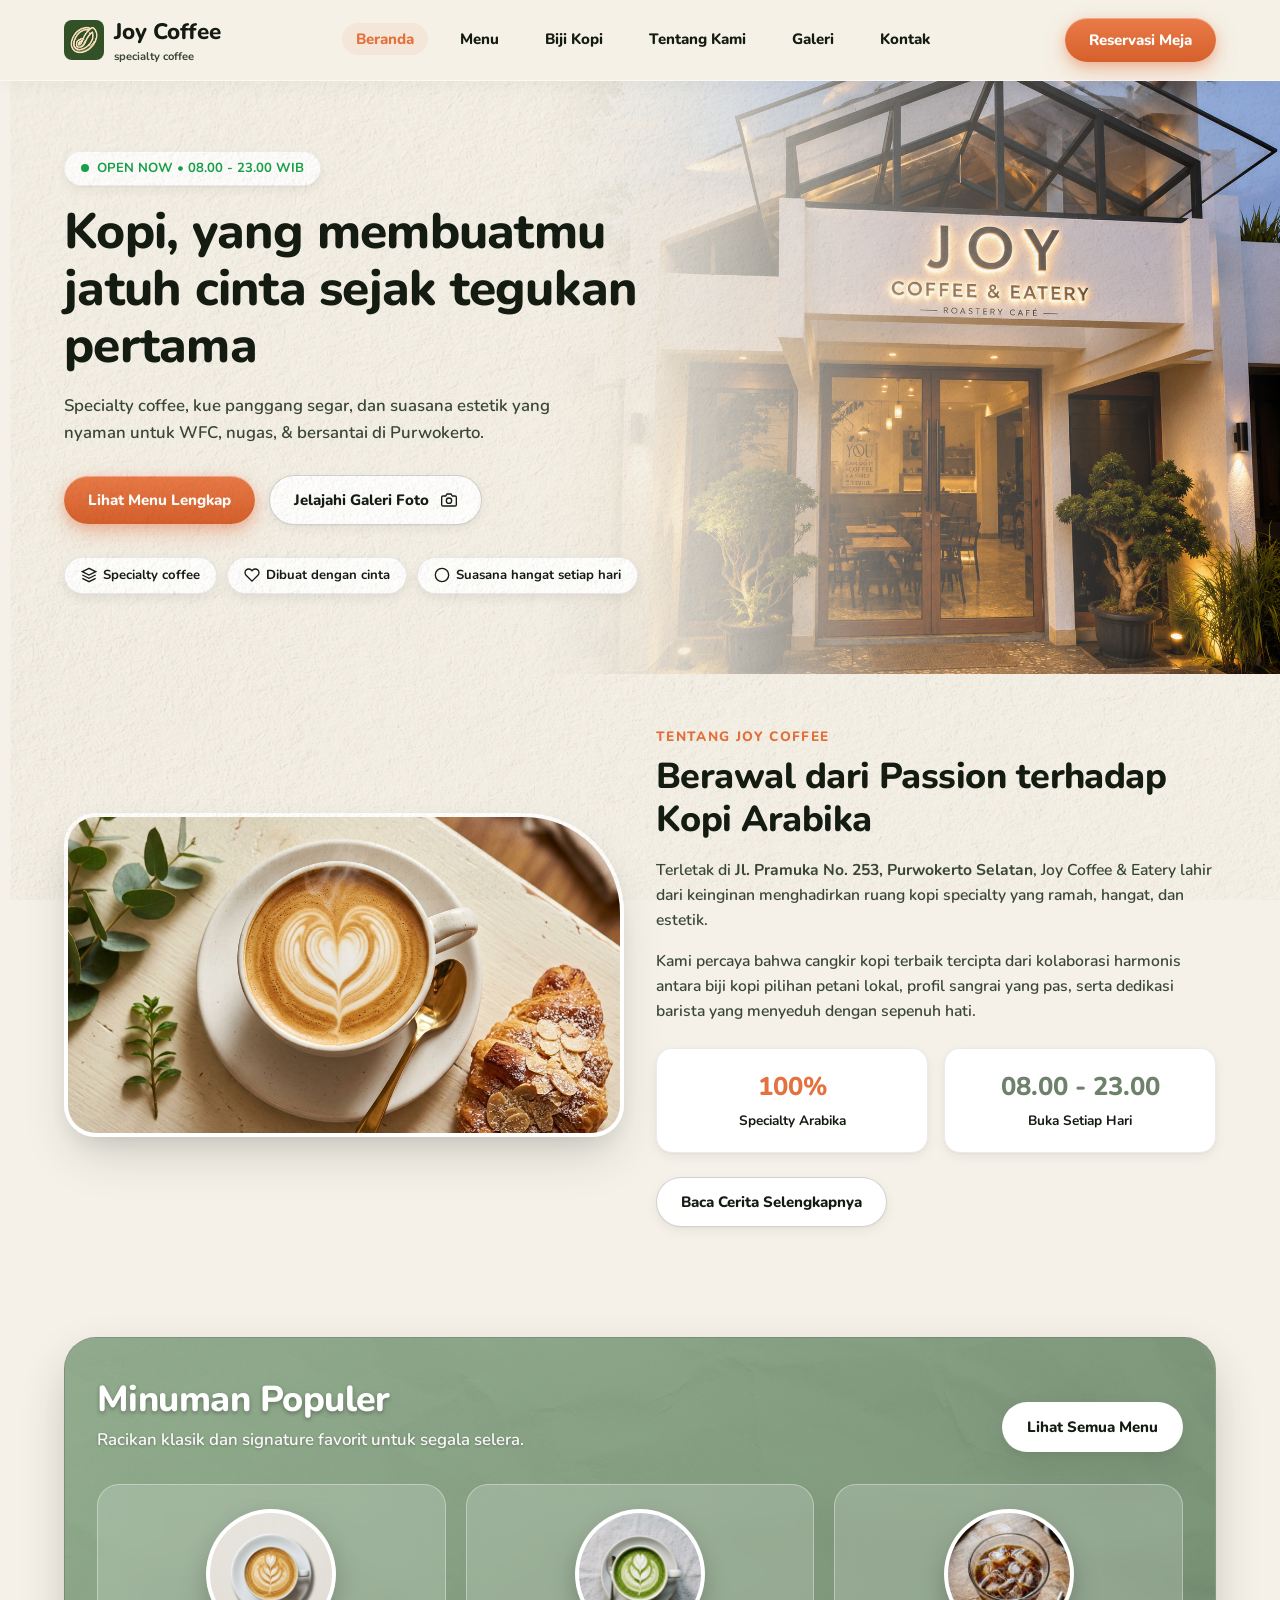
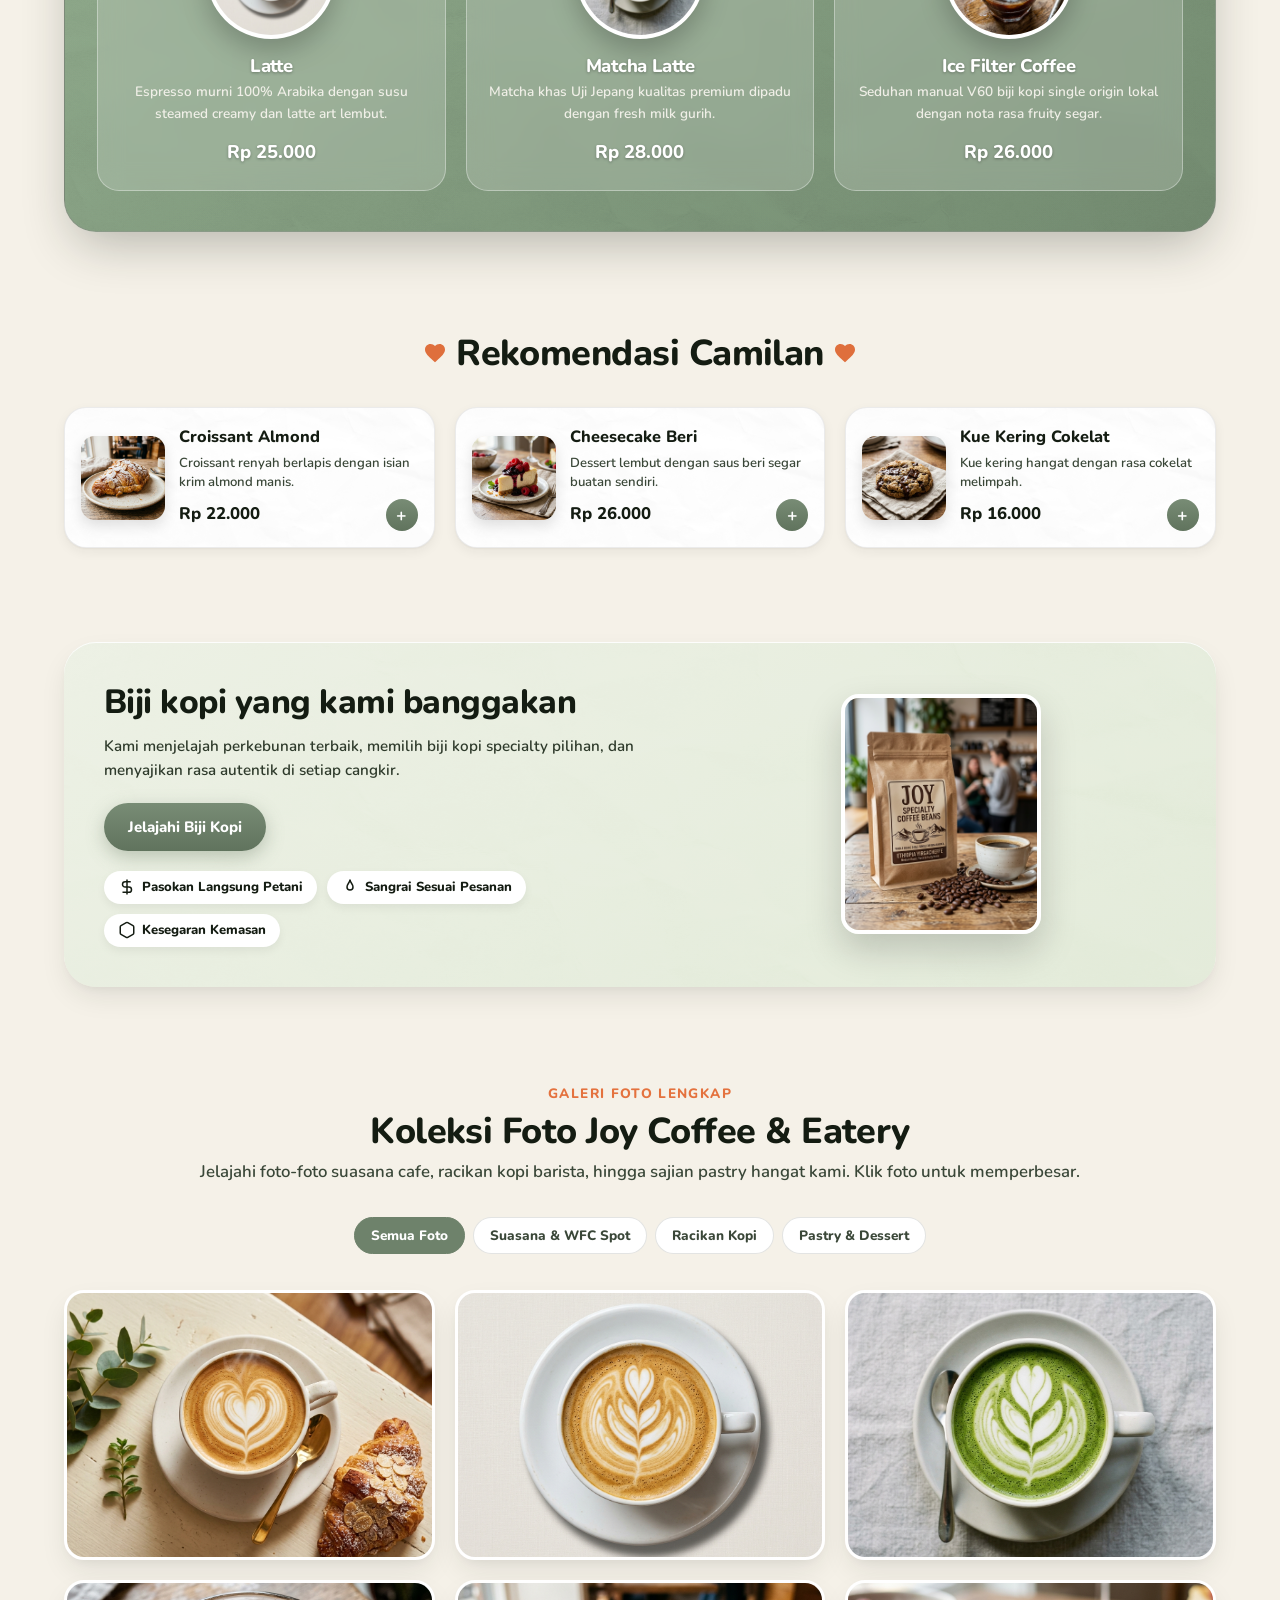
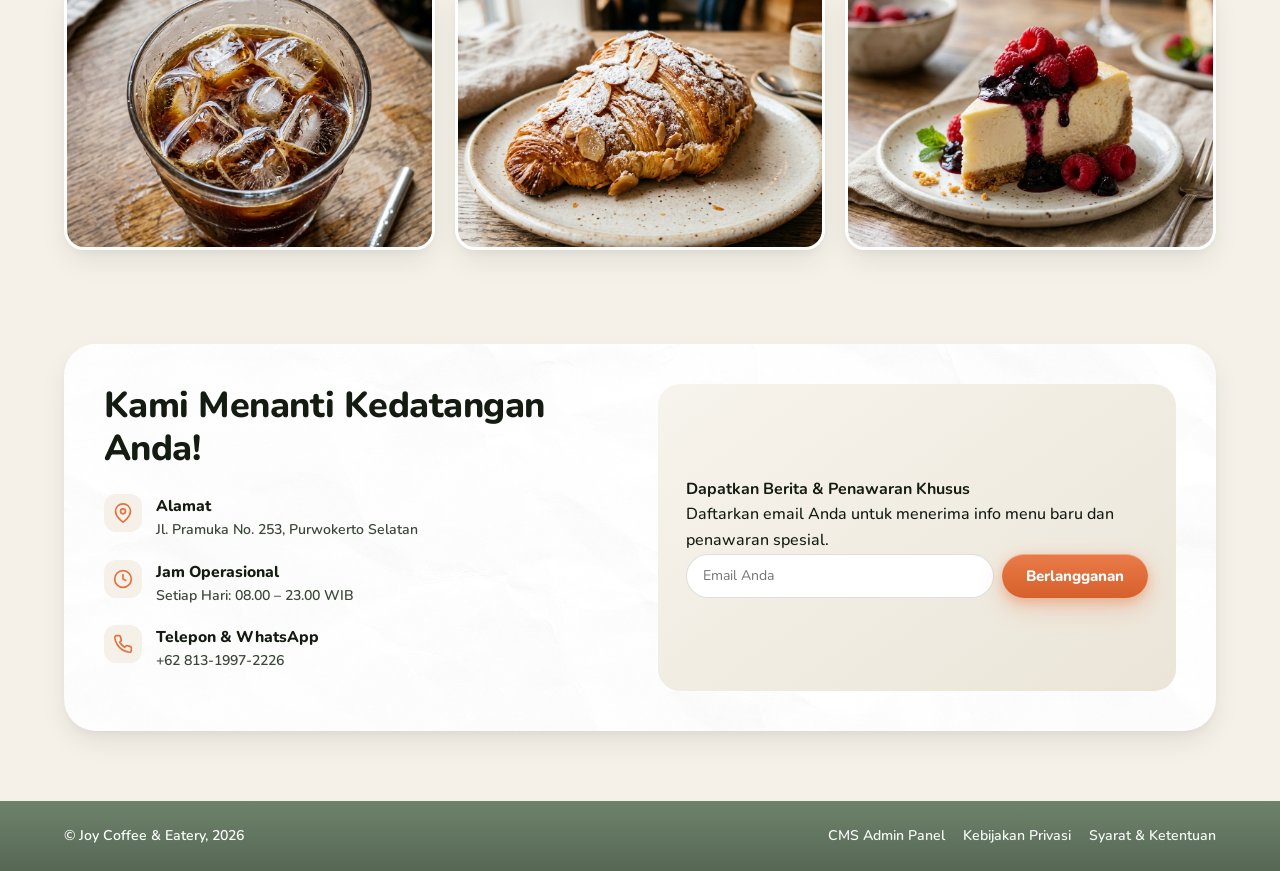
==== index.html @ 4c63395b "Add coffe1 project" ====
<!DOCTYPE html>
<html lang="id">
<head>
  <meta charset="UTF-8">
  <meta name="viewport" content="width=device-width, initial-scale=1.0">
  <title>Web Coffee Repository</title>
  <!-- Auto redirect to coffe1 -->
  <meta http-equiv="refresh" content="0; url=coffe1/">
  <script>
    window.location.href = "coffe1/";
  </script>
  <style>
    body {
      font-family: system-ui, -apple-system, sans-serif;
      display: flex;
      flex-direction: column;
      align-items: center;
      justify-content: center;
      min-height: 100vh;
      margin: 0;
      background: #0f0f12;
      color: #ffffff;
      text-align: center;
    }
    a {
      color: #d4a373;
      text-decoration: none;
      font-weight: bold;
      font-size: 1.2rem;
      border: 1px solid #d4a373;
      padding: 10px 20px;
      border-radius: 8px;
      margin-top: 15px;
      display: inline-block;
      transition: all 0.3s ease;
    }
    a:hover {
      background: #d4a373;
      color: #0f0f12;
    }
  </style>
</head>
<body>
  <h2>Mengalihkan ke Coffee Website...</h2>
  <p>Jika tidak dialihkan secara otomatis, klik tombol di bawah ini:</p>
  <a href="coffe1/">Buka Coffee Website (coffe1)</a>
</body>
</html>
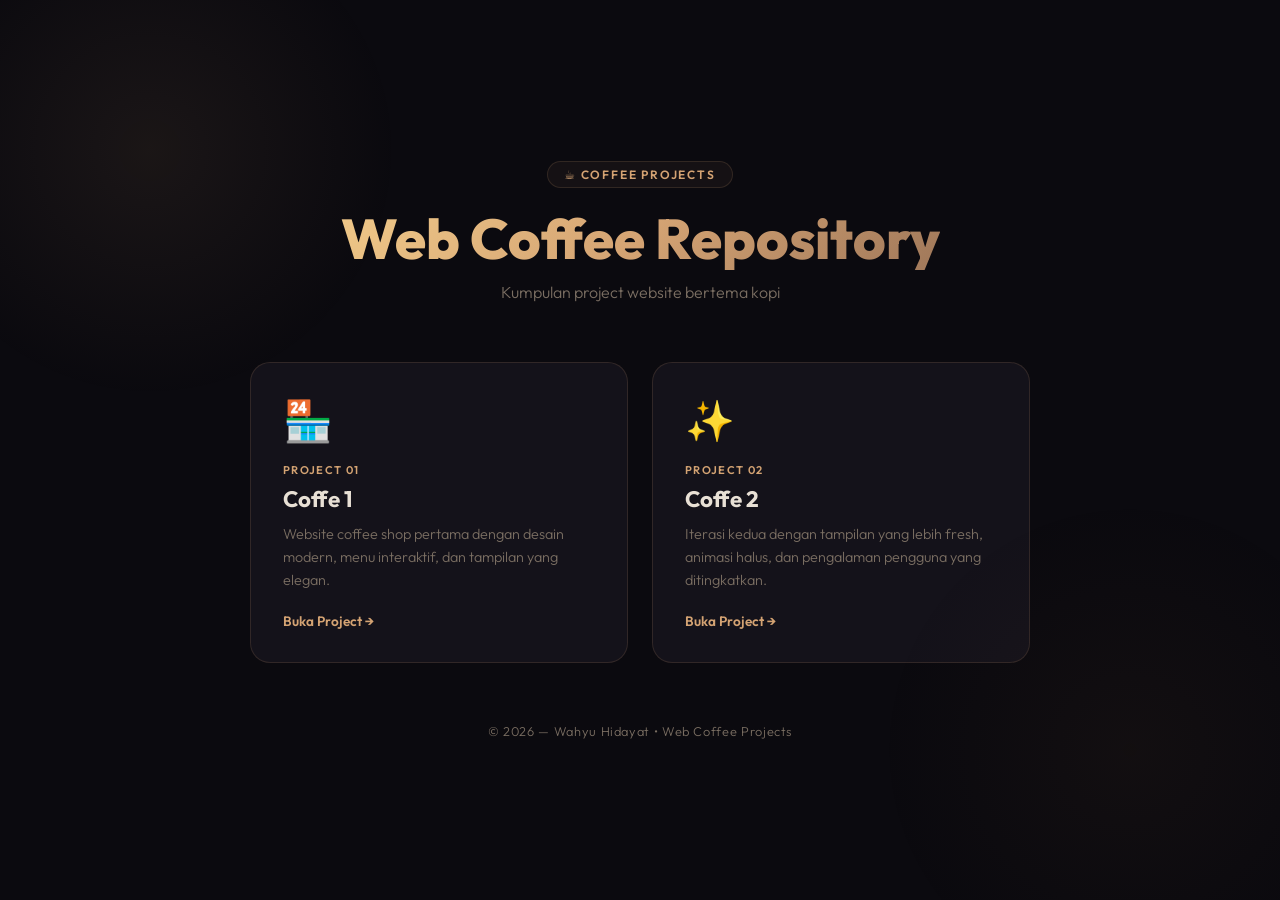
==== commit fc981c64: "Update index: tambah card coffe2" ====
--- a/index.html
+++ b/index.html
@@ -4,45 +4,217 @@
   <meta charset="UTF-8">
   <meta name="viewport" content="width=device-width, initial-scale=1.0">
   <title>Web Coffee Repository</title>
-  <!-- Auto redirect to coffe1 -->
-  <meta http-equiv="refresh" content="0; url=coffe1/">
-  <script>
-    window.location.href = "coffe1/";
-  </script>
+  <meta name="description" content="Kumpulan project website coffee - portofolio web development dengan tema kopi.">
+  <link rel="preconnect" href="https://fonts.googleapis.com">
+  <link href="https://fonts.googleapis.com/css2?family=Outfit:wght@300;400;600;700;800&display=swap" rel="stylesheet">
   <style>
+    *, *::before, *::after { box-sizing: border-box; margin: 0; padding: 0; }
+
+    :root {
+      --bg: #0b0a0f;
+      --card: #14121a;
+      --border: rgba(212, 163, 115, 0.15);
+      --gold: #d4a373;
+      --gold-light: #f0c989;
+      --text: #e8e0d5;
+      --muted: #7a6e62;
+    }
+
     body {
-      font-family: system-ui, -apple-system, sans-serif;
+      font-family: 'Outfit', system-ui, sans-serif;
+      background: var(--bg);
+      color: var(--text);
+      min-height: 100vh;
       display: flex;
       flex-direction: column;
       align-items: center;
       justify-content: center;
-      min-height: 100vh;
-      margin: 0;
-      background: #0f0f12;
-      color: #ffffff;
+      padding: 40px 20px;
+      position: relative;
+      overflow-x: hidden;
+    }
+
+    /* Background blur orbs */
+    body::before {
+      content: '';
+      position: fixed;
+      top: -100px;
+      left: -100px;
+      width: 500px;
+      height: 500px;
+      background: radial-gradient(circle, rgba(212,163,115,0.08) 0%, transparent 70%);
+      pointer-events: none;
+    }
+    body::after {
+      content: '';
+      position: fixed;
+      bottom: -100px;
+      right: -100px;
+      width: 500px;
+      height: 500px;
+      background: radial-gradient(circle, rgba(120,80,40,0.07) 0%, transparent 70%);
+      pointer-events: none;
+    }
+
+    header {
       text-align: center;
-    }
-    a {
-      color: #d4a373;
+      margin-bottom: 60px;
+    }
+
+    .badge {
+      display: inline-block;
+      font-size: 0.75rem;
+      font-weight: 600;
+      letter-spacing: 0.15em;
+      text-transform: uppercase;
+      color: var(--gold);
+      border: 1px solid var(--border);
+      padding: 5px 16px;
+      border-radius: 100px;
+      margin-bottom: 20px;
+      background: rgba(212,163,115,0.05);
+    }
+
+    header h1 {
+      font-size: clamp(2rem, 5vw, 3.5rem);
+      font-weight: 800;
+      line-height: 1.1;
+      background: linear-gradient(135deg, #f0c989, #d4a373, #a0785a);
+      -webkit-background-clip: text;
+      -webkit-text-fill-color: transparent;
+      background-clip: text;
+      margin-bottom: 12px;
+    }
+
+    header p {
+      color: var(--muted);
+      font-size: 1rem;
+      font-weight: 300;
+    }
+
+    .grid {
+      display: grid;
+      grid-template-columns: repeat(auto-fit, minmax(300px, 1fr));
+      gap: 24px;
+      width: 100%;
+      max-width: 780px;
+    }
+
+    .card {
+      background: var(--card);
+      border: 1px solid var(--border);
+      border-radius: 20px;
+      padding: 32px;
       text-decoration: none;
-      font-weight: bold;
-      font-size: 1.2rem;
-      border: 1px solid #d4a373;
-      padding: 10px 20px;
-      border-radius: 8px;
-      margin-top: 15px;
-      display: inline-block;
-      transition: all 0.3s ease;
-    }
-    a:hover {
-      background: #d4a373;
-      color: #0f0f12;
+      color: inherit;
+      transition: transform 0.3s ease, border-color 0.3s ease, box-shadow 0.3s ease;
+      position: relative;
+      overflow: hidden;
+      display: block;
+    }
+
+    .card::before {
+      content: '';
+      position: absolute;
+      top: 0; left: 0; right: 0;
+      height: 2px;
+      background: linear-gradient(90deg, transparent, var(--gold), transparent);
+      opacity: 0;
+      transition: opacity 0.3s ease;
+    }
+
+    .card:hover {
+      transform: translateY(-6px);
+      border-color: rgba(212,163,115,0.4);
+      box-shadow: 0 20px 40px rgba(0,0,0,0.4), 0 0 40px rgba(212,163,115,0.06);
+    }
+
+    .card:hover::before {
+      opacity: 1;
+    }
+
+    .card-icon {
+      font-size: 2.5rem;
+      margin-bottom: 18px;
+      display: block;
+    }
+
+    .card-label {
+      font-size: 0.7rem;
+      letter-spacing: 0.12em;
+      text-transform: uppercase;
+      color: var(--gold);
+      font-weight: 600;
+      margin-bottom: 8px;
+    }
+
+    .card h2 {
+      font-size: 1.4rem;
+      font-weight: 700;
+      margin-bottom: 10px;
+      color: var(--text);
+    }
+
+    .card p {
+      font-size: 0.9rem;
+      color: var(--muted);
+      line-height: 1.6;
+      font-weight: 300;
+    }
+
+    .card-arrow {
+      display: inline-flex;
+      align-items: center;
+      gap: 6px;
+      font-size: 0.85rem;
+      font-weight: 600;
+      color: var(--gold);
+      margin-top: 20px;
+      transition: gap 0.2s ease;
+    }
+
+    .card:hover .card-arrow {
+      gap: 10px;
+    }
+
+    footer {
+      margin-top: 60px;
+      color: var(--muted);
+      font-size: 0.8rem;
+      font-weight: 300;
+      letter-spacing: 0.05em;
     }
   </style>
 </head>
 <body>
-  <h2>Mengalihkan ke Coffee Website...</h2>
-  <p>Jika tidak dialihkan secara otomatis, klik tombol di bawah ini:</p>
-  <a href="coffe1/">Buka Coffee Website (coffe1)</a>
+
+  <header>
+    <div class="badge">☕ Coffee Projects</div>
+    <h1>Web Coffee Repository</h1>
+    <p>Kumpulan project website bertema kopi</p>
+  </header>
+
+  <div class="grid">
+    <a href="coffe1/" class="card" id="card-coffe1">
+      <span class="card-icon">🏪</span>
+      <div class="card-label">Project 01</div>
+      <h2>Coffe 1</h2>
+      <p>Website coffee shop pertama dengan desain modern, menu interaktif, dan tampilan yang elegan.</p>
+      <span class="card-arrow">Buka Project →</span>
+    </a>
+
+    <a href="coffe2/" class="card" id="card-coffe2">
+      <span class="card-icon">✨</span>
+      <div class="card-label">Project 02</div>
+      <h2>Coffe 2</h2>
+      <p>Iterasi kedua dengan tampilan yang lebih fresh, animasi halus, dan pengalaman pengguna yang ditingkatkan.</p>
+      <span class="card-arrow">Buka Project →</span>
+    </a>
+  </div>
+
+  <footer>
+    &copy; 2026 &mdash; Wahyu Hidayat &bull; Web Coffee Projects
+  </footer>
+
 </body>
 </html>
